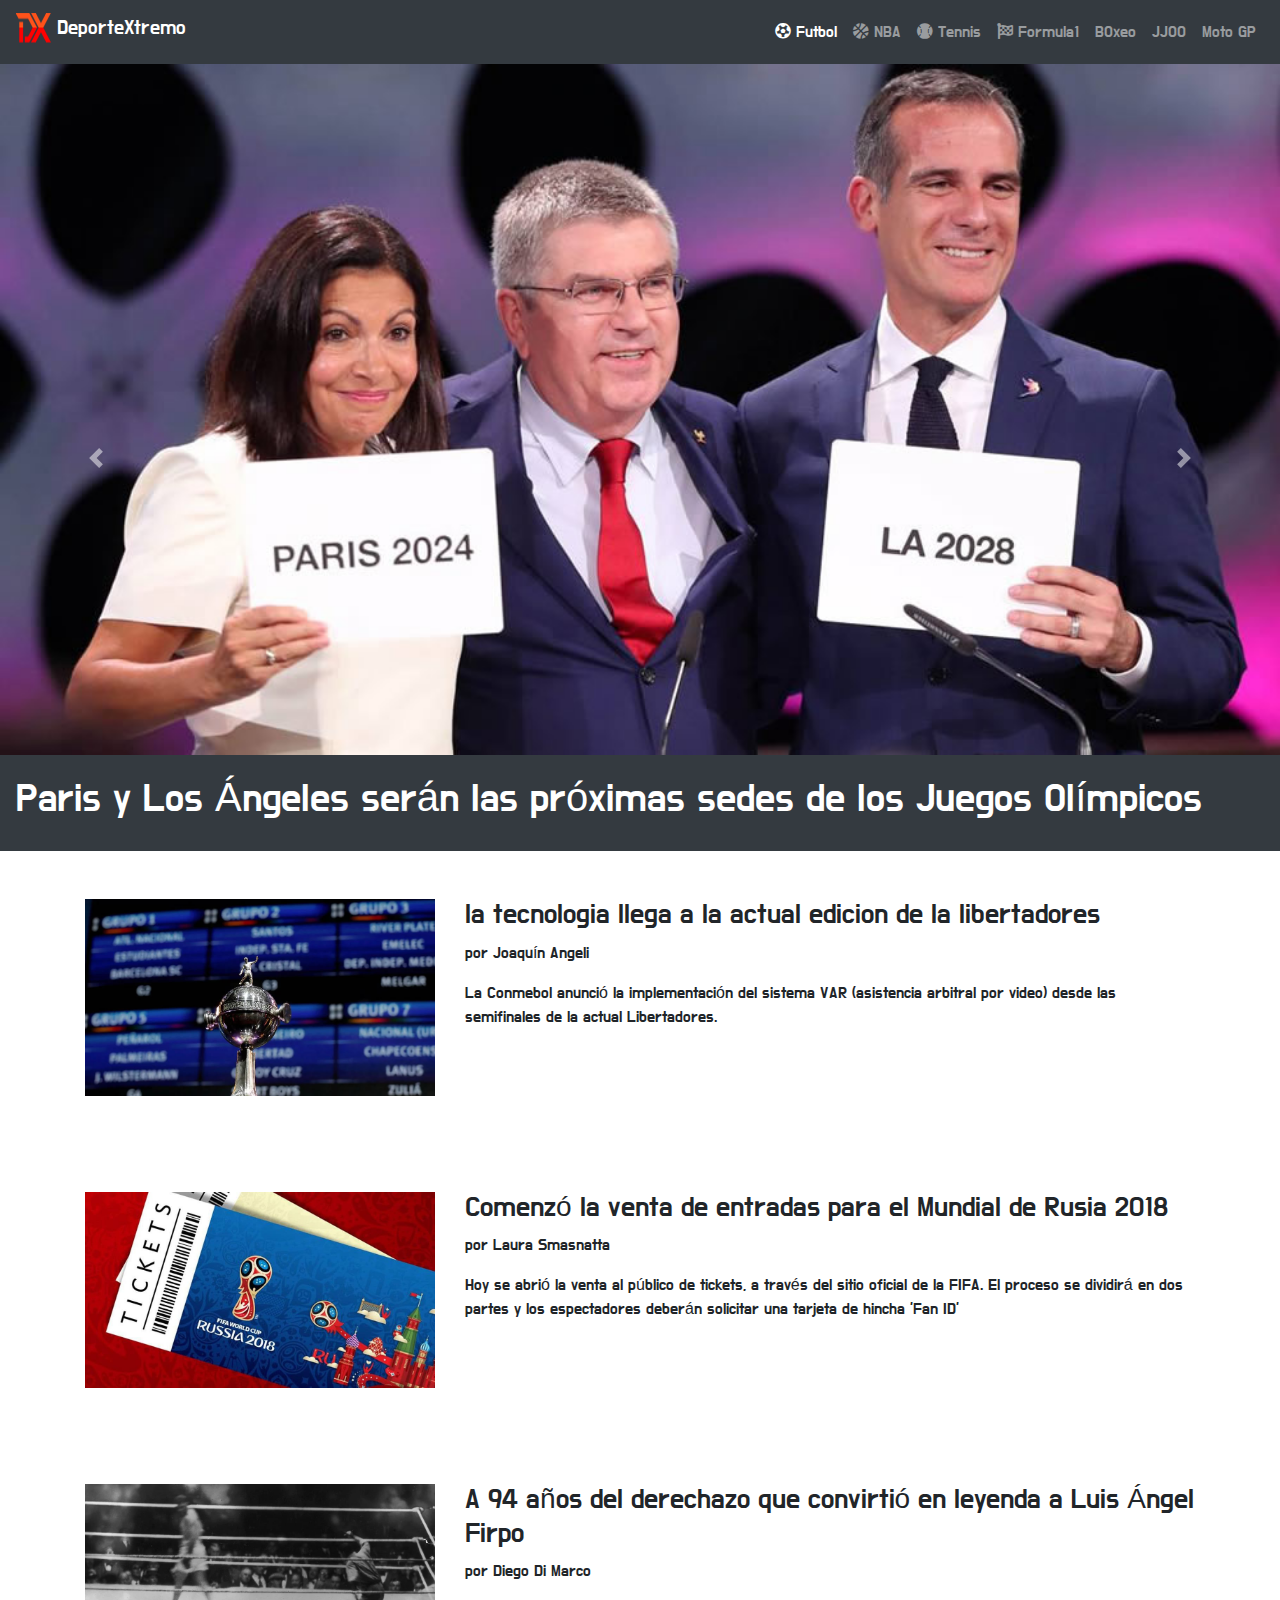
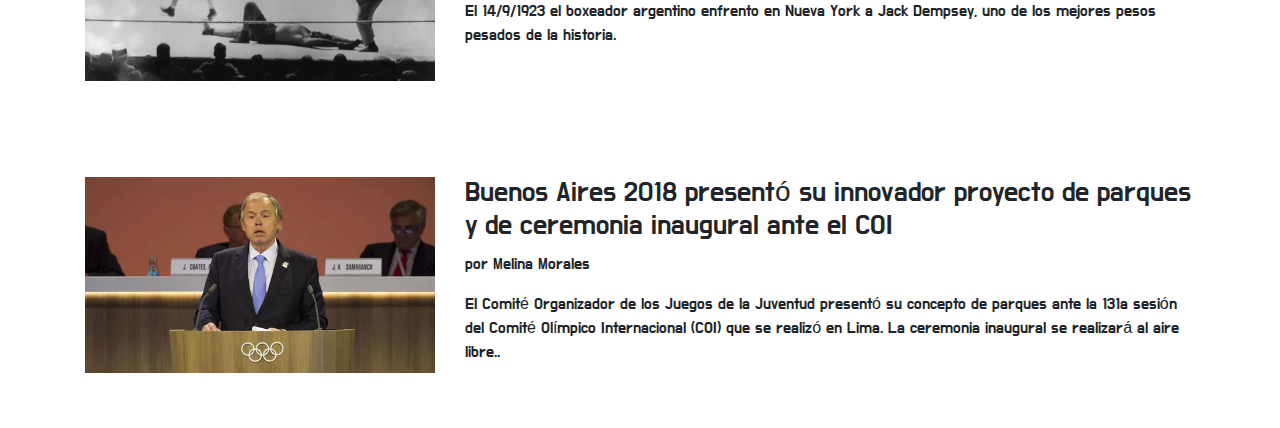
==== index.html @ 40df5fce "new photo" ====
<!doctype html>
<html lang="en">
  <head>
    <!-- Required meta tags -->
    <meta charset="utf-8">
    <meta name="viewport" content="width=device-width, initial-scale=1, shrink-to-fit=no">
    <link rel="apple-touch-icon" sizes="180x180" href="img/icons/apple-touch-icon.png">
    <link rel="icon" type="image/png" sizes="32x32" href="img/icons/favicon-32x32.png">
    <link rel="icon" type="image/png" sizes="16x16" href="img/icons/favicon-16x16.png">
    <link rel="manifest" href="/site.webmanifest">
    <link rel="mask-icon" href="/safari-pinned-tab.svg" color="#010607">
    <meta name="msapplication-TileColor" content="#2d89ef">
    <meta name="theme-color" content="#1a1818">
    <!-- Bootstrap CSS -->
    <link rel="stylesheet" href="https://stackpath.bootstrapcdn.com/bootstrap/4.4.1/css/bootstrap.min.css" integrity="sha384-Vkoo8x4CGsO3+Hhxv8T/Q5PaXtkKtu6ug5TOeNV6gBiFeWPGFN9MuhOf23Q9Ifjh" crossorigin="anonymous">
    <link href="https://fonts.googleapis.com/css2?family=Do+Hyeon&family=Oswald:wght@300;400;500&display=swap" rel="stylesheet">
    <link href="https://cdnjs.cloudflare.com/ajax/libs/font-awesome/5.13.0/css/all.min.css" rel="stylesheet">
    <title>DX-Deportextremo</title>
    <style>
      body{
        font-family: 'Do Hyeon', sans-serif;
      }
      h1 h2 h3 h4 h5 {
        font-family: 'Oswald', sans-serif;
      }
    </style>
  </head>
  <body>
      <!--inicio del header-->
      <nav class="navbar navbar-expand-lg navbar-dark bg-dark">
        <a class="navbar-brand" href="#">
            <h1 class="h5">
                <img src="img/logo.png" width="35" height="30" class="d-inline-block align-middle" alt="">
            DeporteXtremo
         </h1> 
        </a>
        <button class="navbar-toggler" type="button" data-toggle="collapse" data-target="#navbarSupportedContent" aria-controls="navbarSupportedContent" aria-expanded="false" aria-label="Toggle navigation">
          <span class="navbar-toggler-icon"></span>
        </button>
      
        <div class="collapse navbar-collapse" id="navbarSupportedContent">
          <ul class="navbar-nav ml-auto text-center  " >
            <li class="nav-item active">
              <a class="nav-link" href="#"><i class="fas fa-futbol"></i> Futbol<span class="sr-only">(current)</span></a>
            </li>
            <li class="nav-item">
              <a class="nav-link" href="#"><i class="fas fa-basketball-ball"></i> NBA</a>
            </li>
            <li class="nav-item">
                <a class="nav-link" href="#"><i class="fas fa-baseball-ball"></i> Tennis</a>
              </li>
              <li class="nav-item">
                <a class="nav-link" href="#"><i class="fas fa-flag-checkered"></i> Formula1</a>
              </li>
              <li class="nav-item">
                <a class="nav-link" href="#"> BOxeo</a>
              </li>
              <li class="nav-item">
                <a class="nav-link" href="#">JJOO</a>
              </li>
              <li class="nav-item">
                <a class="nav-link" href="#">Moto GP</a>
              </li>
          
          </ul>
         
        </div>
      </nav>
        <!--fin del header-->
<!--INICIO DE SLIDER-->
<div id="carouselExampleCaptions" class="carousel slide" data-ride="carousel">
    <div class="carousel-inner">
      <div class="carousel-item active">
        <img src="img/juegos-olimpicos.jpg" class="d-block w-100" alt="JJOO">
        <div class="carousel-caption d-none d-md-block position-static bg-dark text-left px-3 ">
          <h2 class="h1">Paris y Los Ángeles serán las próximas sedes de los Juegos Olímpicos</h2>
        </div>
      </div>
   
      <figure class="carousel-item">
        <img src="img/f1.jpg" class="d-block w-100" alt="FORMULA 1">
        <figcaption class="carousel-caption d-none d-md-block position-static bg-dark text-left px-3">
          <h2 class="h1"> Ricciardo marcó el ritmo en los libres de Azerbaiyán este fin de semana </h2>
         
        </figcaption>
      </figure>
   
      <div class="carousel-item">
        <img src="img/parrilla.jpg" class="d-block w-100" alt="RALLY">
        <div class="carousel-caption d-none d-md-block position-static bg-dark text-left px-3">
          <h2 class="h1">En BAIRES va a comenzar la sexta temporada de RALLY</h2>
          
        </div>
  
      </div>
    </div>
    <a class="carousel-control-prev" href="#carouselExampleCaptions" role="button" data-slide="prev">
      <span class="carousel-control-prev-icon" aria-hidden="true"></span>
      <span class="sr-only">Previous</span>
    </a>
    <a class="carousel-control-next" href="#carouselExampleCaptions" role="button" data-slide="next">
      <span class="carousel-control-next-icon" aria-hidden="true"></span>
      <span class="sr-only">Next</span>
    </a>
  </div>
<!--FIN DE SLIDER-->

    <section class="container  ">
        <!--inicio noticia#1-->
        <article class="row noticia">
            
            <div class="col-12 col-md-3  col-lg-4 noticia-img noticia-txt my-5 ">
                <img src="img/sorteo-libertadores.jpg " class="img-fluid  ">
            </div>
                <div class="col-12 col-md-9 col-lg-8 my-5 ">
                    <h3> la tecnologia llega a la actual edicion de la libertadores </h3>
                    <p>por Joaquín Angeli</p>
                    <p>La Conmebol anunció la implementación del sistema VAR (asistencia arbitral por video) desde las semifinales de la actual Libertadores.</p>
                </div>

        </article>
        <!--fin noticia#1-->

        <!--inicio noticia#2-->
        <article class="row noticia">
            
            <div class="col-12 col-md-3 col-lg-4 noticia-img noticia-txt my-5  ">
                <img src="img/tickets-rusia-mundial.jpg" class="img-fluid">
            </div>
                <div class="col-12 col-md-9 col-lg-8 my-5 ">
                    <h3> Comenzó la venta de entradas para el Mundial de Rusia 2018</h3>
                    <p>por Laura Smasnatta</p>
                    <p>Hoy se abrió la venta al público de tickets, a través del sitio oficial de la FIFA. El proceso se dividirá en dos partes y los espectadores deberán solicitar una tarjeta de hincha 'Fan ID'</p>
                </div>

        </article>
        <!--fin noticia#2-->

         <!--inicio noticia#3-->
        <article class="row noticia">
            
            <div class="col-12 col-md-3 col-lg-4 noticia-img noticia-txt my-5 ">
                <img src="img/firpo.jpg" class="img-fluid">
            </div>
                <div class="col-12 col-md-9 col-lg-8 my-5 ">
                    <h3> A 94 años del derechazo que convirtió en leyenda a Luis Ángel Firpo </h3>
                    <p>por Diego Di Marco</p>
                    <p>El 14/9/1923 el boxeador argentino enfrento en Nueva York a Jack Dempsey, uno de los mejores pesos pesados de la historia.</p>
                </div>

        </article>
        <!--fin noticia#3-->

         <!--inicio noticia#4-->
         <article class="row noticia">
            
            <div class="col-12 col-md-3 col-lg-4 noticia-img noticia-txt my-5 ">
                <img src="img/buenos-aires.jpg" class="img-fluid">
            </div>
                <div class="col-12 col-md-9 col-lg-8 my-5 ">
                    <h3> Buenos Aires 2018 presentó su innovador proyecto de parques y de ceremonia inaugural ante el COI </h3>
                    <p>por Melina Morales</p>
                    <p>El Comité Organizador de los Juegos de la Juventud presentó su concepto de parques ante la 131a sesión del Comité Olímpico Internacional (COI) que se realizó en Lima. La ceremonia inaugural se realizará al aire libre..</p>
                </div>

        </article>
        <!--fin noticia#4-->

    </section>       

    <!-- Optional JavaScript -->
    <!-- jQuery first, then Popper.js, then Bootstrap JS -->
    <script src="https://code.jquery.com/jquery-3.4.1.slim.min.js" integrity="sha384-J6qa4849blE2+poT4WnyKhv5vZF5SrPo0iEjwBvKU7imGFAV0wwj1yYfoRSJoZ+n" crossorigin="anonymous"></script>
    <script src="https://cdn.jsdelivr.net/npm/popper.js@1.16.0/dist/umd/popper.min.js" integrity="sha384-Q6E9RHvbIyZFJoft+2mJbHaEWldlvI9IOYy5n3zV9zzTtmI3UksdQRVvoxMfooAo" crossorigin="anonymous"></script>
    <script src="https://stackpath.bootstrapcdn.com/bootstrap/4.4.1/js/bootstrap.min.js" integrity="sha384-wfSDF2E50Y2D1uUdj0O3uMBJnjuUD4Ih7YwaYd1iqfktj0Uod8GCExl3Og8ifwB6" crossorigin="anonymous"></script>
  </body>
</html>
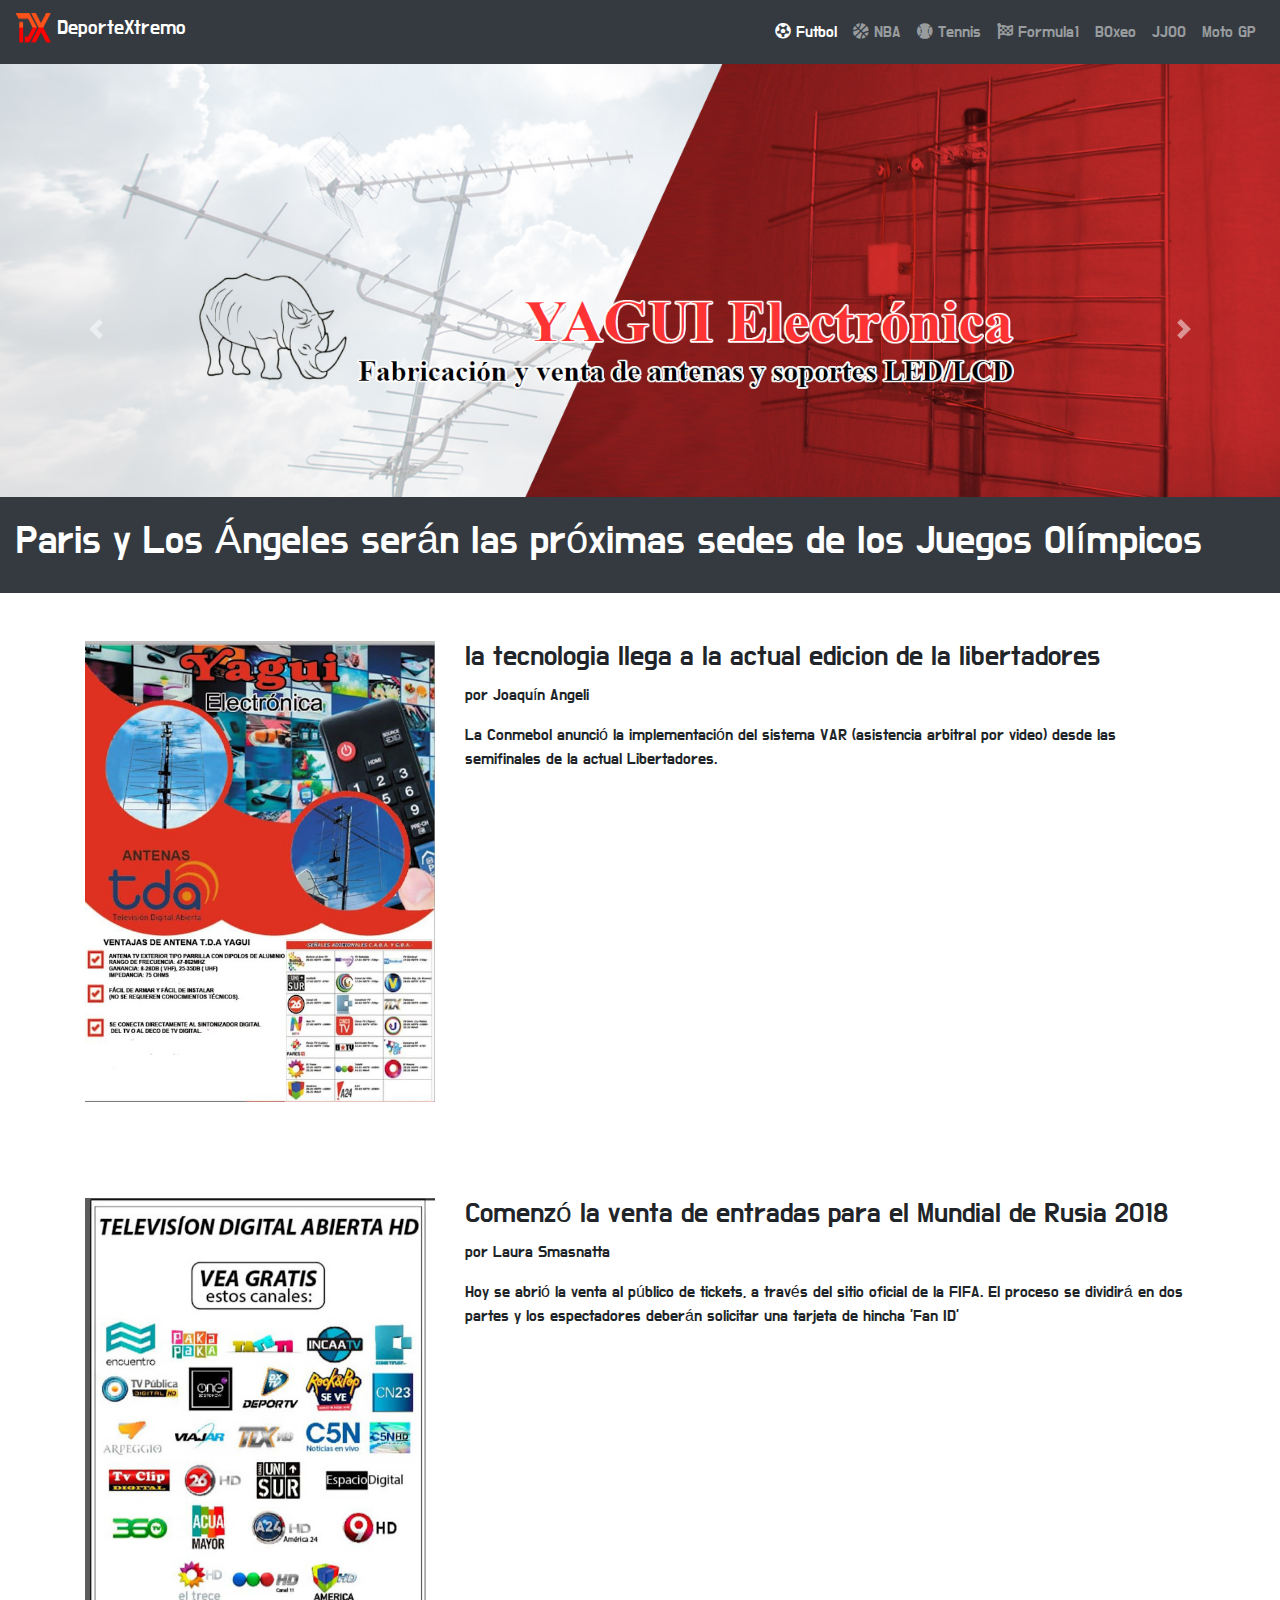
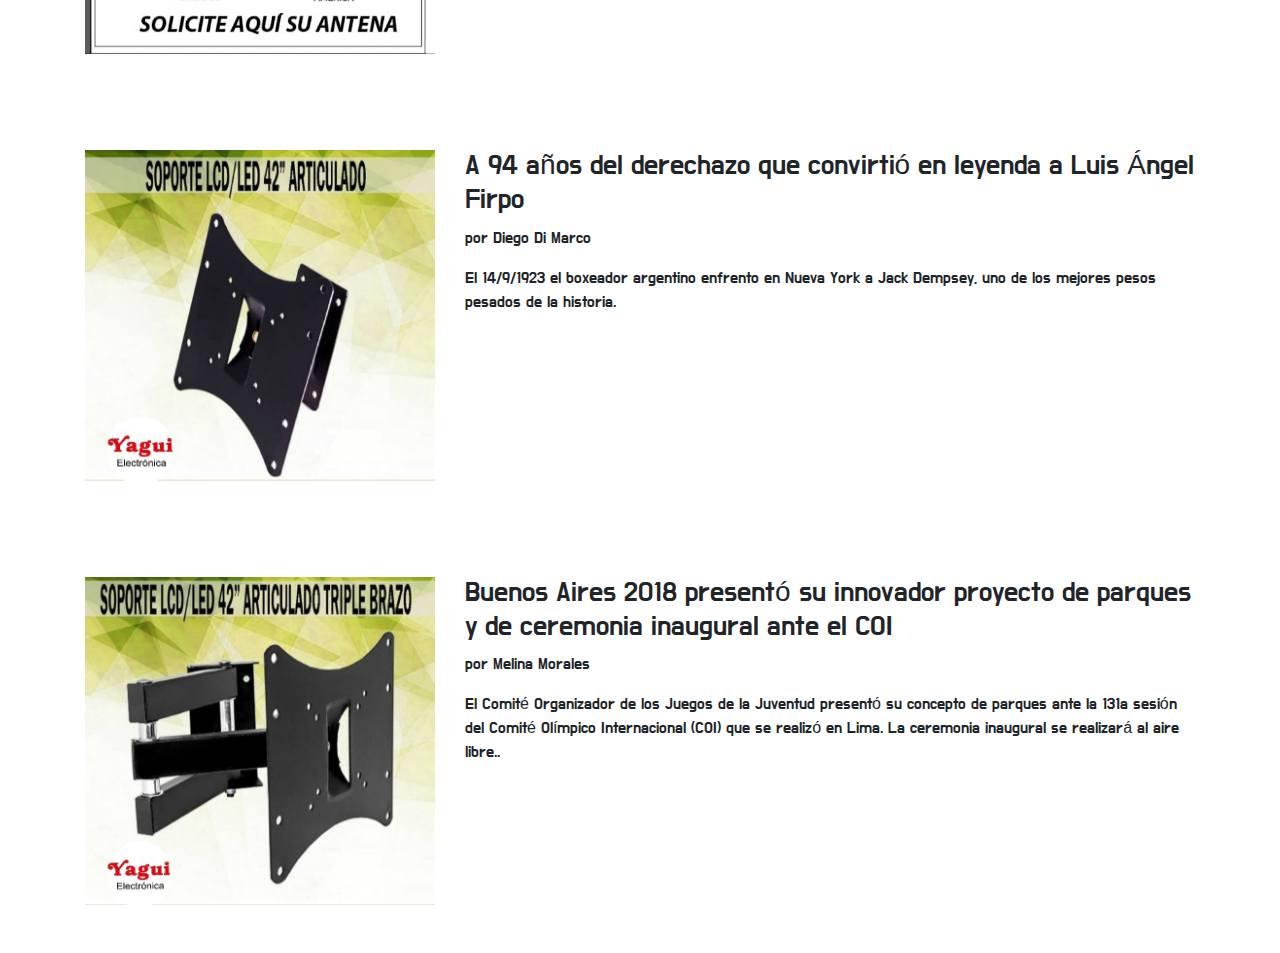
==== commit 0ba2a791: "new modification" ====
--- a/index.html
+++ b/index.html
@@ -71,14 +71,14 @@
 <div id="carouselExampleCaptions" class="carousel slide" data-ride="carousel">
     <div class="carousel-inner">
       <div class="carousel-item active">
-        <img src="img/juegos-olimpicos.jpg" class="d-block w-100" alt="JJOO">
+        <img src="img/portada.jpg" class="d-block w-100" alt="JJOO">
         <div class="carousel-caption d-none d-md-block position-static bg-dark text-left px-3 ">
           <h2 class="h1">Paris y Los Ángeles serán las próximas sedes de los Juegos Olímpicos</h2>
         </div>
       </div>
    
       <figure class="carousel-item">
-        <img src="img/f1.jpg" class="d-block w-100" alt="FORMULA 1">
+        <img src="img/antena TDA.jpg" class="d-block w-100" alt="FORMULA 1">
         <figcaption class="carousel-caption d-none d-md-block position-static bg-dark text-left px-3">
           <h2 class="h1"> Ricciardo marcó el ritmo en los libres de Azerbaiyán este fin de semana </h2>
          
@@ -86,9 +86,9 @@
       </figure>
    
       <div class="carousel-item">
-        <img src="img/parrilla.jpg" class="d-block w-100" alt="RALLY">
+        <img src="img/parrilla.jpg" class="d-block w-100" alt="TDA">
         <div class="carousel-caption d-none d-md-block position-static bg-dark text-left px-3">
-          <h2 class="h1">En BAIRES va a comenzar la sexta temporada de RALLY</h2>
+          <h2 class="h1">Antena TDA Parrilla</h2>
           
         </div>
   
@@ -110,7 +110,7 @@
         <article class="row noticia">
             
             <div class="col-12 col-md-3  col-lg-4 noticia-img noticia-txt my-5 ">
-                <img src="img/sorteo-libertadores.jpg " class="img-fluid  ">
+                <img src="img/flayer.jpg " class="img-fluid  ">
             </div>
                 <div class="col-12 col-md-9 col-lg-8 my-5 ">
                     <h3> la tecnologia llega a la actual edicion de la libertadores </h3>
@@ -125,7 +125,7 @@
         <article class="row noticia">
             
             <div class="col-12 col-md-3 col-lg-4 noticia-img noticia-txt my-5  ">
-                <img src="img/tickets-rusia-mundial.jpg" class="img-fluid">
+                <img src="img/guia.jpg" class="img-fluid">
             </div>
                 <div class="col-12 col-md-9 col-lg-8 my-5 ">
                     <h3> Comenzó la venta de entradas para el Mundial de Rusia 2018</h3>
@@ -140,7 +140,7 @@
         <article class="row noticia">
             
             <div class="col-12 col-md-3 col-lg-4 noticia-img noticia-txt my-5 ">
-                <img src="img/firpo.jpg" class="img-fluid">
+                <img src="img/soporte.jpg" class="img-fluid">
             </div>
                 <div class="col-12 col-md-9 col-lg-8 my-5 ">
                     <h3> A 94 años del derechazo que convirtió en leyenda a Luis Ángel Firpo </h3>
@@ -155,7 +155,7 @@
          <article class="row noticia">
             
             <div class="col-12 col-md-3 col-lg-4 noticia-img noticia-txt my-5 ">
-                <img src="img/buenos-aires.jpg" class="img-fluid">
+                <img src="img/soportem.jpg" class="img-fluid">
             </div>
                 <div class="col-12 col-md-9 col-lg-8 my-5 ">
                     <h3> Buenos Aires 2018 presentó su innovador proyecto de parques y de ceremonia inaugural ante el COI </h3>
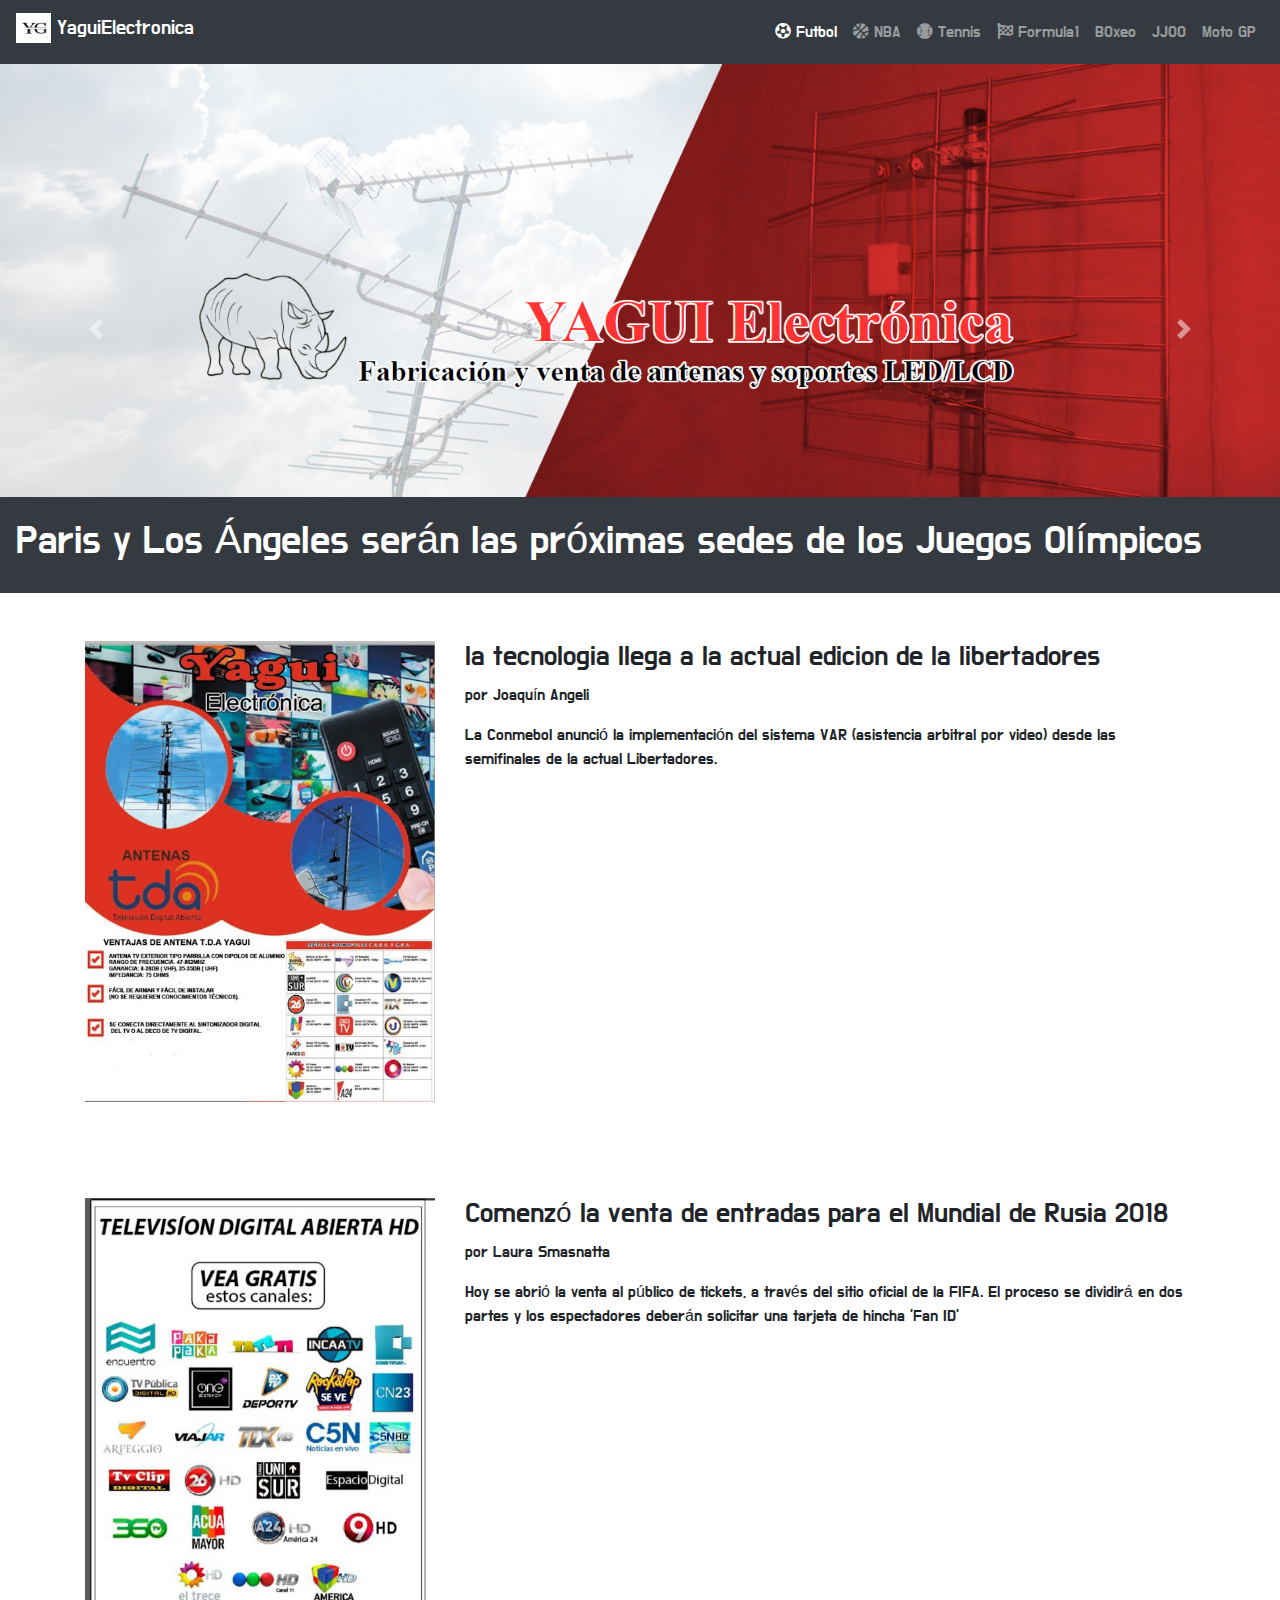
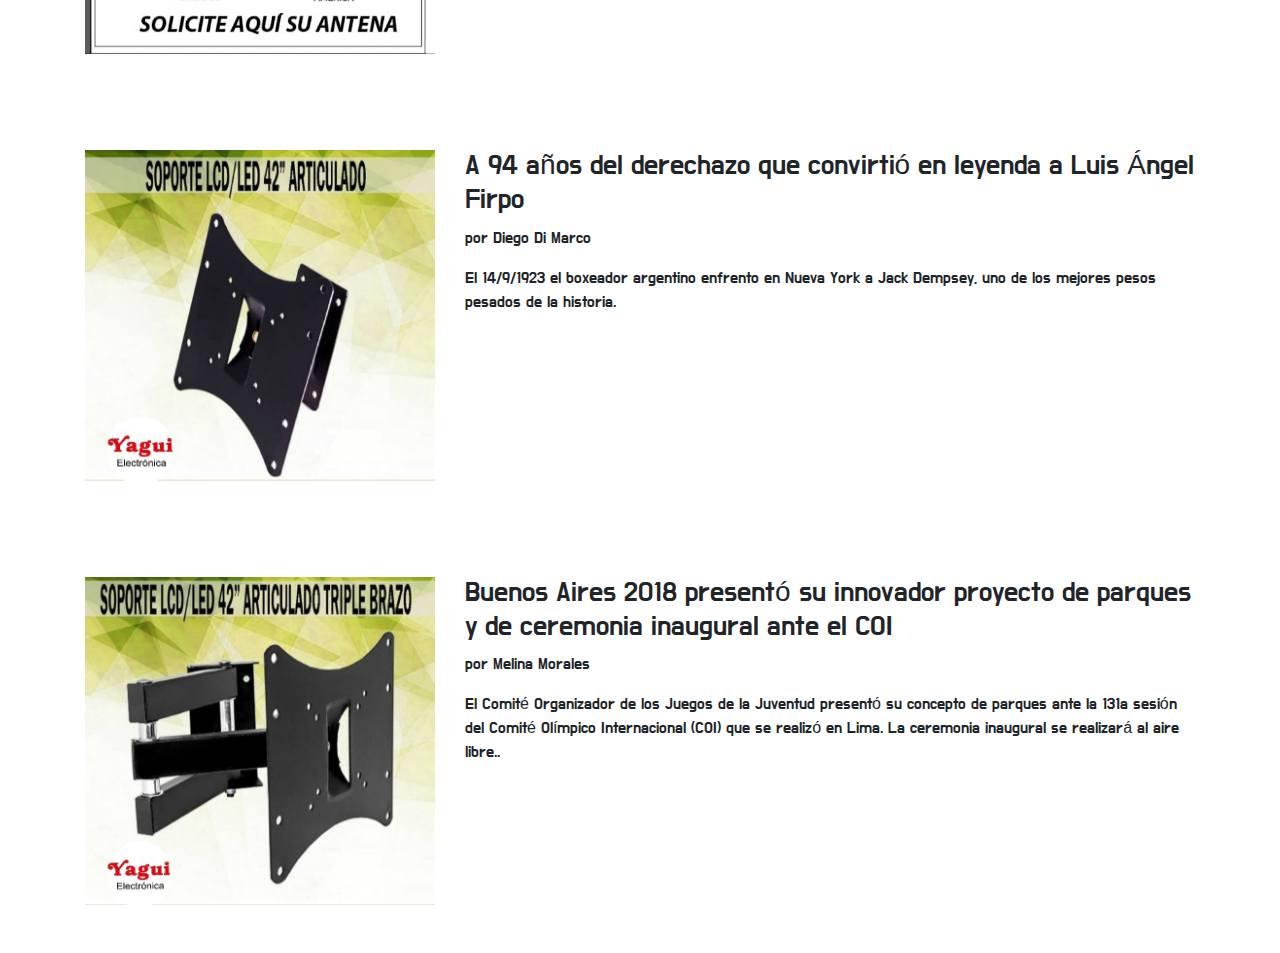
==== commit f234d4b5: "new change" ====
--- a/index.html
+++ b/index.html
@@ -30,8 +30,8 @@
       <nav class="navbar navbar-expand-lg navbar-dark bg-dark">
         <a class="navbar-brand" href="#">
             <h1 class="h5">
-                <img src="img/logo.png" width="35" height="30" class="d-inline-block align-middle" alt="">
-            DeporteXtremo
+                <img src="img/yg.jpg" width="35" height="30" class="d-inline-block align-middle" alt="">
+            YaguiElectronica
          </h1> 
         </a>
         <button class="navbar-toggler" type="button" data-toggle="collapse" data-target="#navbarSupportedContent" aria-controls="navbarSupportedContent" aria-expanded="false" aria-label="Toggle navigation">
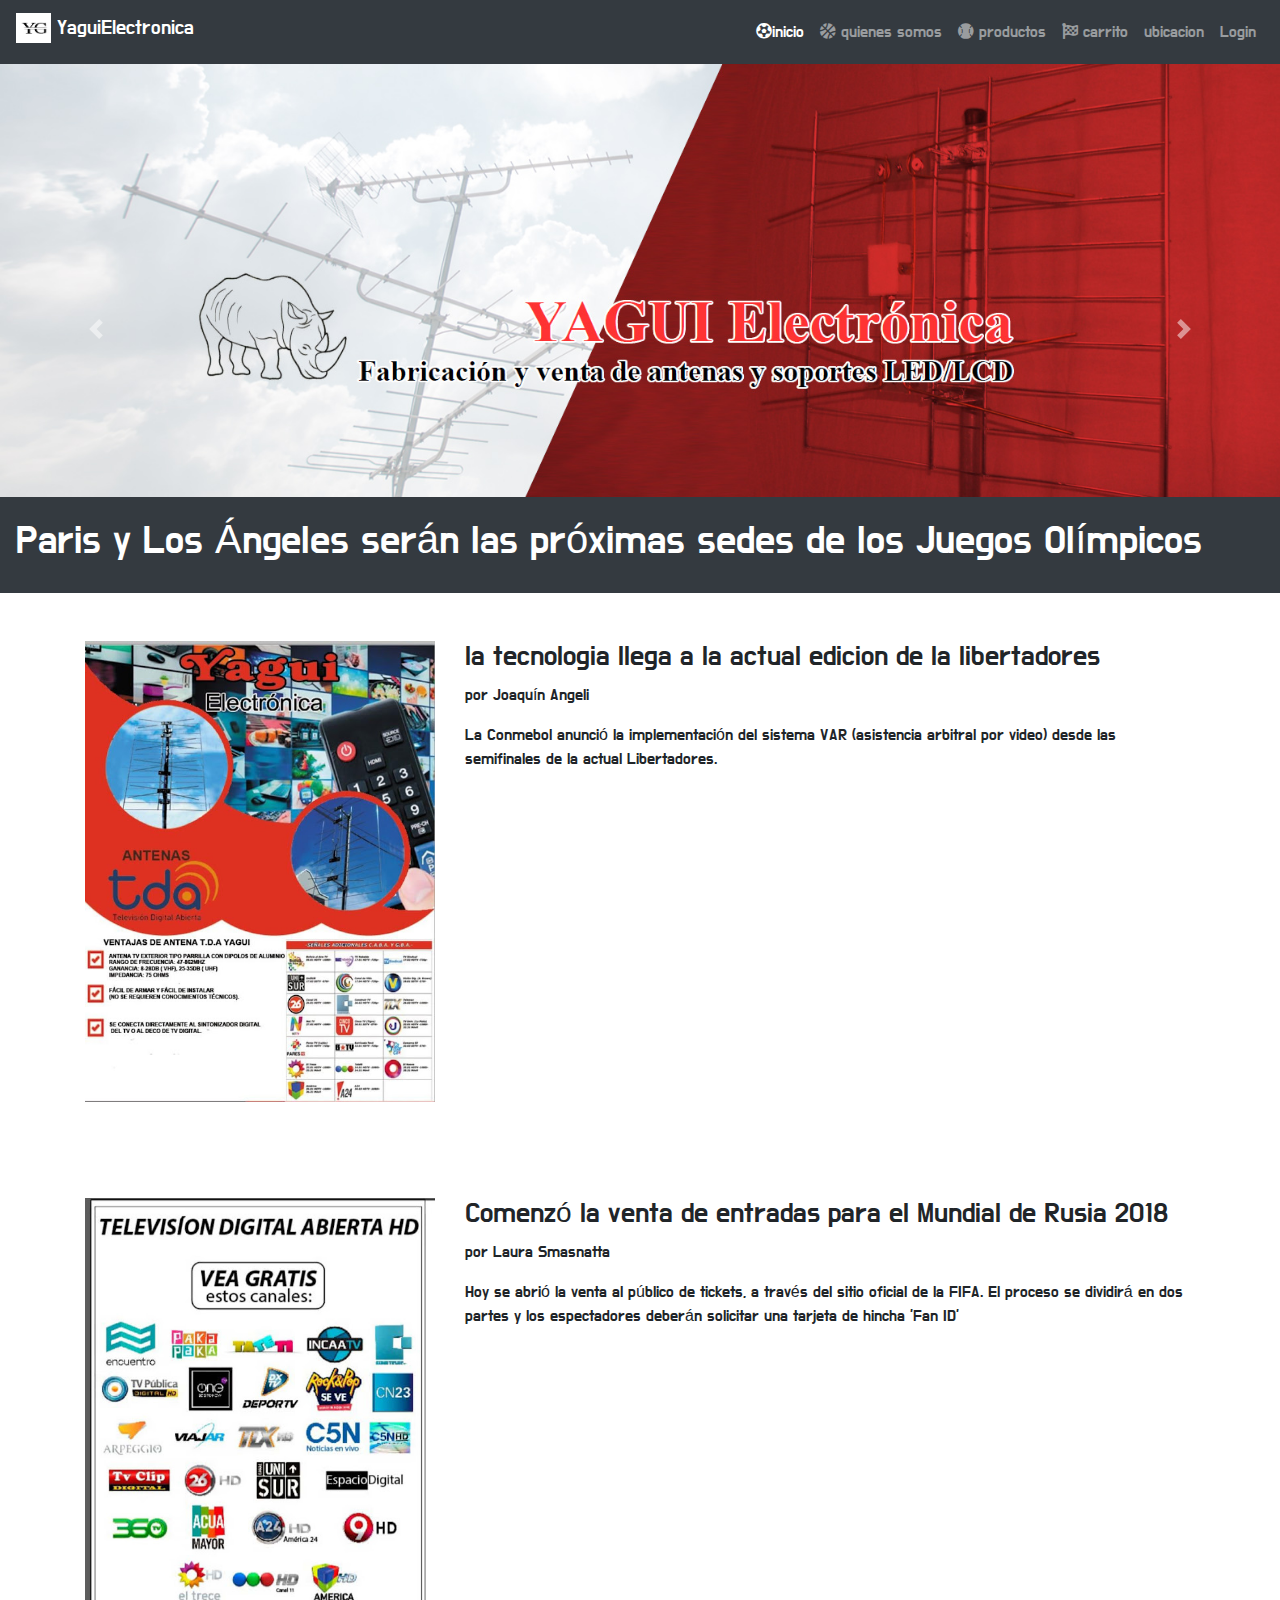
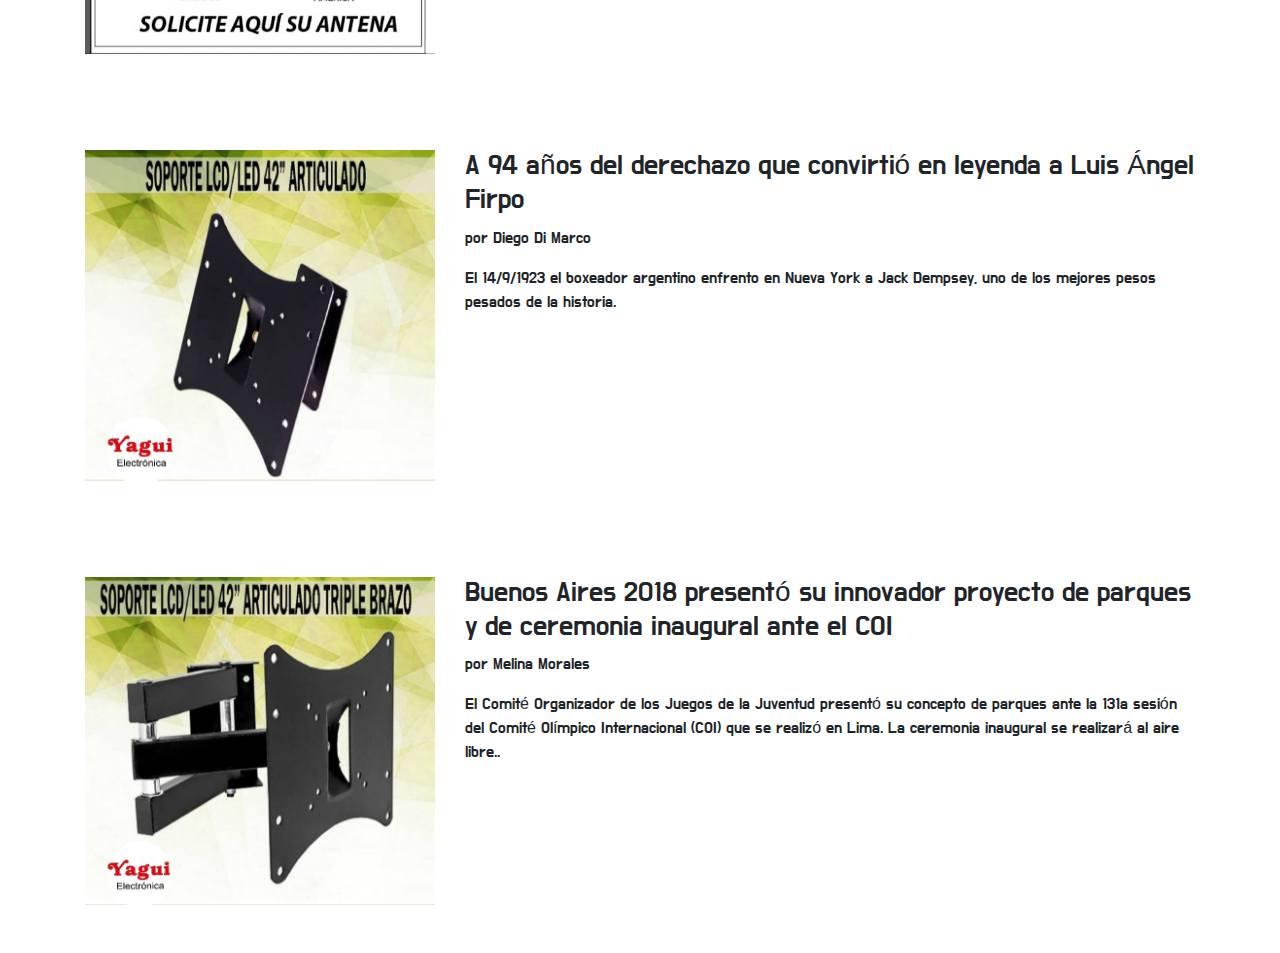
==== commit ed3f55df: "other change" ====
--- a/index.html
+++ b/index.html
@@ -6,7 +6,7 @@
     <meta name="viewport" content="width=device-width, initial-scale=1, shrink-to-fit=no">
     <link rel="apple-touch-icon" sizes="180x180" href="img/icons/apple-touch-icon.png">
     <link rel="icon" type="image/png" sizes="32x32" href="img/icons/favicon-32x32.png">
-    <link rel="icon" type="image/png" sizes="16x16" href="img/icons/favicon-16x16.png">
+    <link rel="icon" type="image/png" sizes="16x16" href="img/iconos.jpg">
     <link rel="manifest" href="/site.webmanifest">
     <link rel="mask-icon" href="/safari-pinned-tab.svg" color="#010607">
     <meta name="msapplication-TileColor" content="#2d89ef">
@@ -15,7 +15,7 @@
     <link rel="stylesheet" href="https://stackpath.bootstrapcdn.com/bootstrap/4.4.1/css/bootstrap.min.css" integrity="sha384-Vkoo8x4CGsO3+Hhxv8T/Q5PaXtkKtu6ug5TOeNV6gBiFeWPGFN9MuhOf23Q9Ifjh" crossorigin="anonymous">
     <link href="https://fonts.googleapis.com/css2?family=Do+Hyeon&family=Oswald:wght@300;400;500&display=swap" rel="stylesheet">
     <link href="https://cdnjs.cloudflare.com/ajax/libs/font-awesome/5.13.0/css/all.min.css" rel="stylesheet">
-    <title>DX-Deportextremo</title>
+    <title>YG-YaguiElectronica</title>
     <style>
       body{
         font-family: 'Do Hyeon', sans-serif;
@@ -41,26 +41,24 @@
         <div class="collapse navbar-collapse" id="navbarSupportedContent">
           <ul class="navbar-nav ml-auto text-center  " >
             <li class="nav-item active">
-              <a class="nav-link" href="#"><i class="fas fa-futbol"></i> Futbol<span class="sr-only">(current)</span></a>
+              <a class="nav-link" href="#"><i class="fas fa-futbol"></i>inicio<span class="sr-only">(current)</span></a>
             </li>
             <li class="nav-item">
-              <a class="nav-link" href="#"><i class="fas fa-basketball-ball"></i> NBA</a>
+              <a class="nav-link" href="#"><i class="fas fa-basketball-ball"></i> quienes somos</a>
             </li>
             <li class="nav-item">
-                <a class="nav-link" href="#"><i class="fas fa-baseball-ball"></i> Tennis</a>
+                <a class="nav-link" href="#"><i class="fas fa-baseball-ball"></i> productos</a>
               </li>
               <li class="nav-item">
-                <a class="nav-link" href="#"><i class="fas fa-flag-checkered"></i> Formula1</a>
+                <a class="nav-link" href="#"><i class="fas fa-flag-checkered"></i> carrito</a>
               </li>
               <li class="nav-item">
-                <a class="nav-link" href="#"> BOxeo</a>
+                <a class="nav-link" href="#">ubicacion</a>
               </li>
               <li class="nav-item">
-                <a class="nav-link" href="#">JJOO</a>
+                <a class="nav-link" href="#">Login</a>
               </li>
-              <li class="nav-item">
-                <a class="nav-link" href="#">Moto GP</a>
-              </li>
+              
           
           </ul>
          
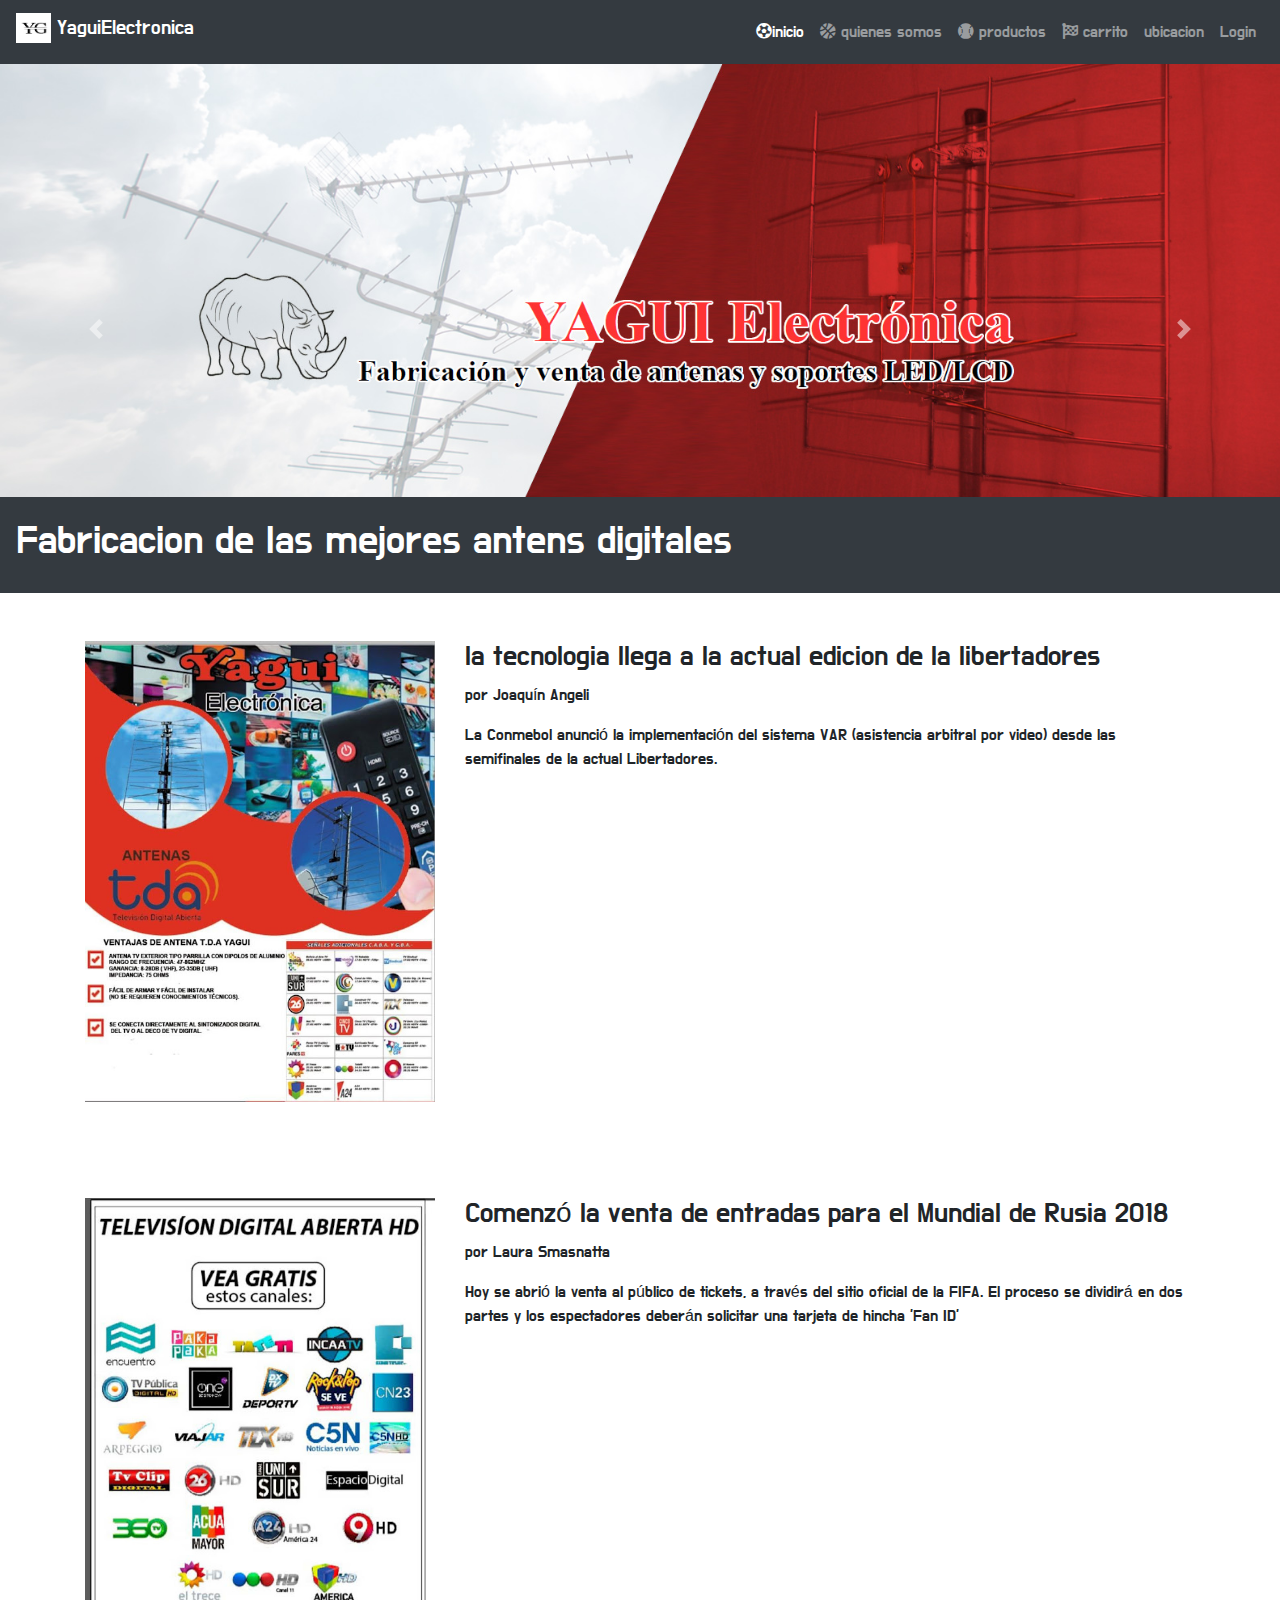
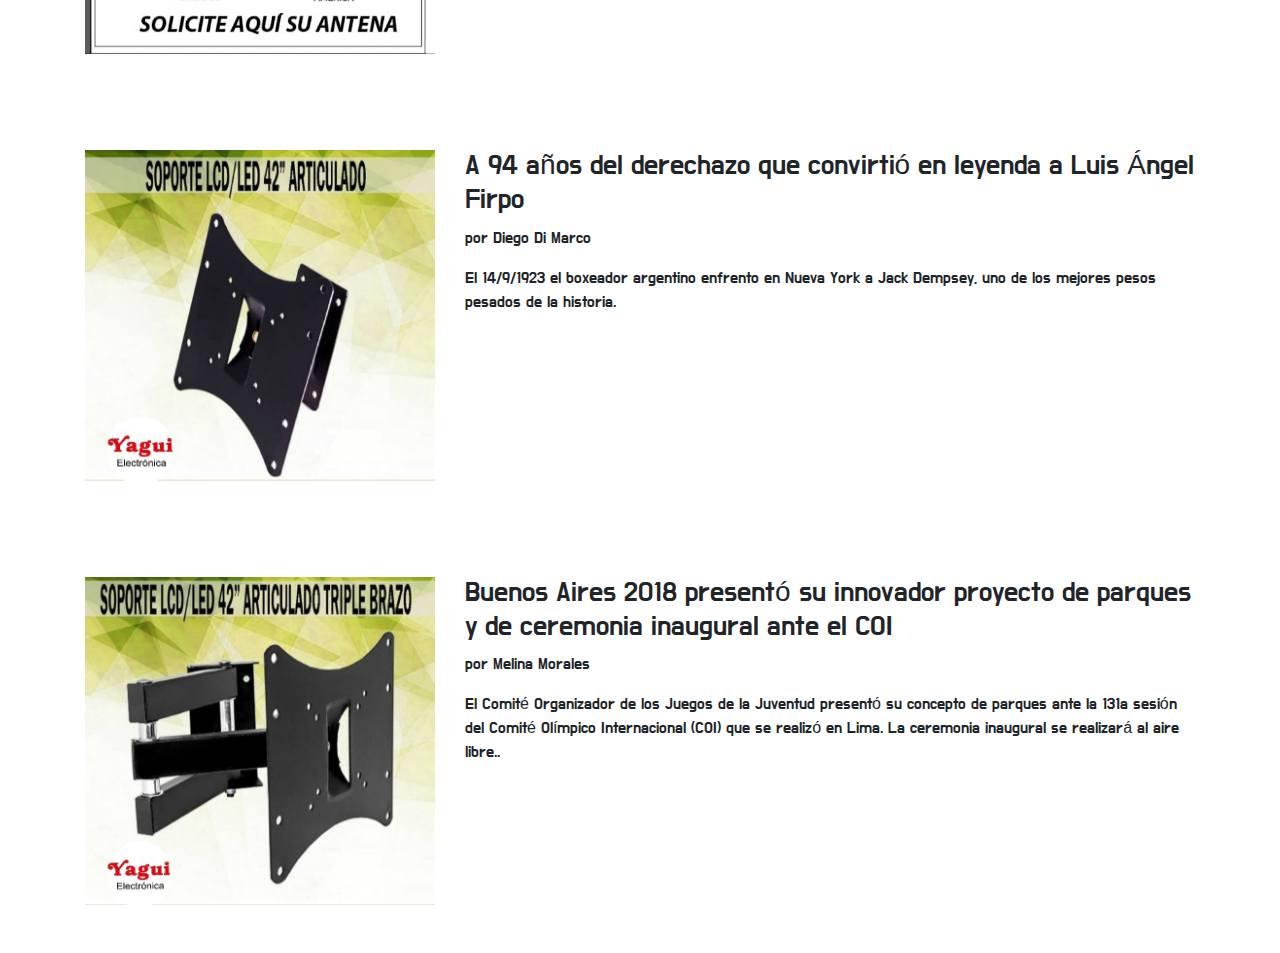
==== commit 8bfd8937: "nuevos cambios" ====
--- a/index.html
+++ b/index.html
@@ -4,9 +4,9 @@
     <!-- Required meta tags -->
     <meta charset="utf-8">
     <meta name="viewport" content="width=device-width, initial-scale=1, shrink-to-fit=no">
-    <link rel="apple-touch-icon" sizes="180x180" href="img/icons/apple-touch-icon.png">
-    <link rel="icon" type="image/png" sizes="32x32" href="img/icons/favicon-32x32.png">
-    <link rel="icon" type="image/png" sizes="16x16" href="img/iconos.jpg">
+    <link rel="apple-touch-icon" sizes="180x180" href="img/icon.jpg">
+    <link rel="icon" type="image/jpg" sizes="32x32" href="img/iconos.jpg">
+    <link rel="icon" type="image/jpg" sizes="16x16" href="img/icono.jpg">
     <link rel="manifest" href="/site.webmanifest">
     <link rel="mask-icon" href="/safari-pinned-tab.svg" color="#010607">
     <meta name="msapplication-TileColor" content="#2d89ef">
@@ -15,7 +15,7 @@
     <link rel="stylesheet" href="https://stackpath.bootstrapcdn.com/bootstrap/4.4.1/css/bootstrap.min.css" integrity="sha384-Vkoo8x4CGsO3+Hhxv8T/Q5PaXtkKtu6ug5TOeNV6gBiFeWPGFN9MuhOf23Q9Ifjh" crossorigin="anonymous">
     <link href="https://fonts.googleapis.com/css2?family=Do+Hyeon&family=Oswald:wght@300;400;500&display=swap" rel="stylesheet">
     <link href="https://cdnjs.cloudflare.com/ajax/libs/font-awesome/5.13.0/css/all.min.css" rel="stylesheet">
-    <title>YG-YaguiElectronica</title>
+    <title>YaguiElectronica</title>
     <style>
       body{
         font-family: 'Do Hyeon', sans-serif;
@@ -71,12 +71,12 @@
       <div class="carousel-item active">
         <img src="img/portada.jpg" class="d-block w-100" alt="JJOO">
         <div class="carousel-caption d-none d-md-block position-static bg-dark text-left px-3 ">
-          <h2 class="h1">Paris y Los Ángeles serán las próximas sedes de los Juegos Olímpicos</h2>
+          <h2 class="h1">Fabricacion de las mejores antens digitales</h2>
         </div>
       </div>
    
       <figure class="carousel-item">
-        <img src="img/antena TDA.jpg" class="d-block w-100" alt="FORMULA 1">
+        <img src="img/antena TDA.jpg" class="d-block w-100" alt="antena">
         <figcaption class="carousel-caption d-none d-md-block position-static bg-dark text-left px-3">
           <h2 class="h1"> Ricciardo marcó el ritmo en los libres de Azerbaiyán este fin de semana </h2>
          
